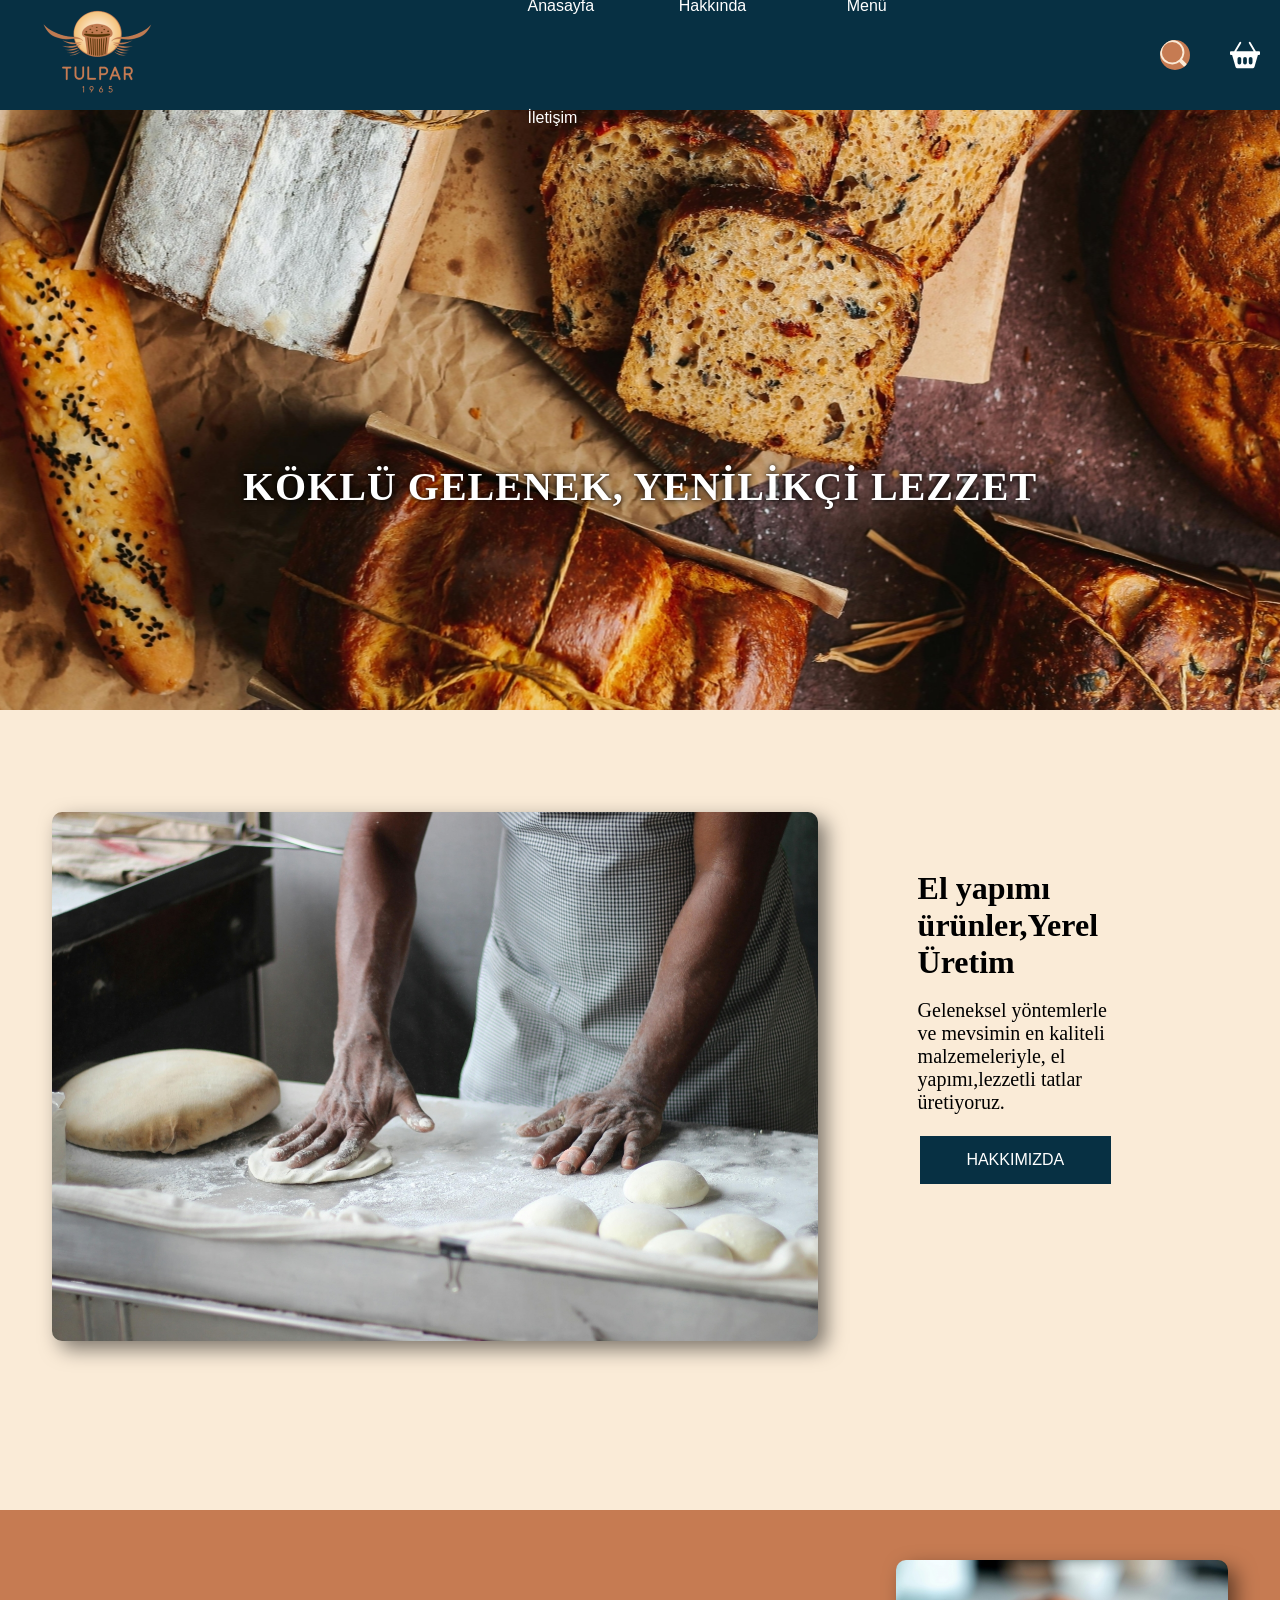
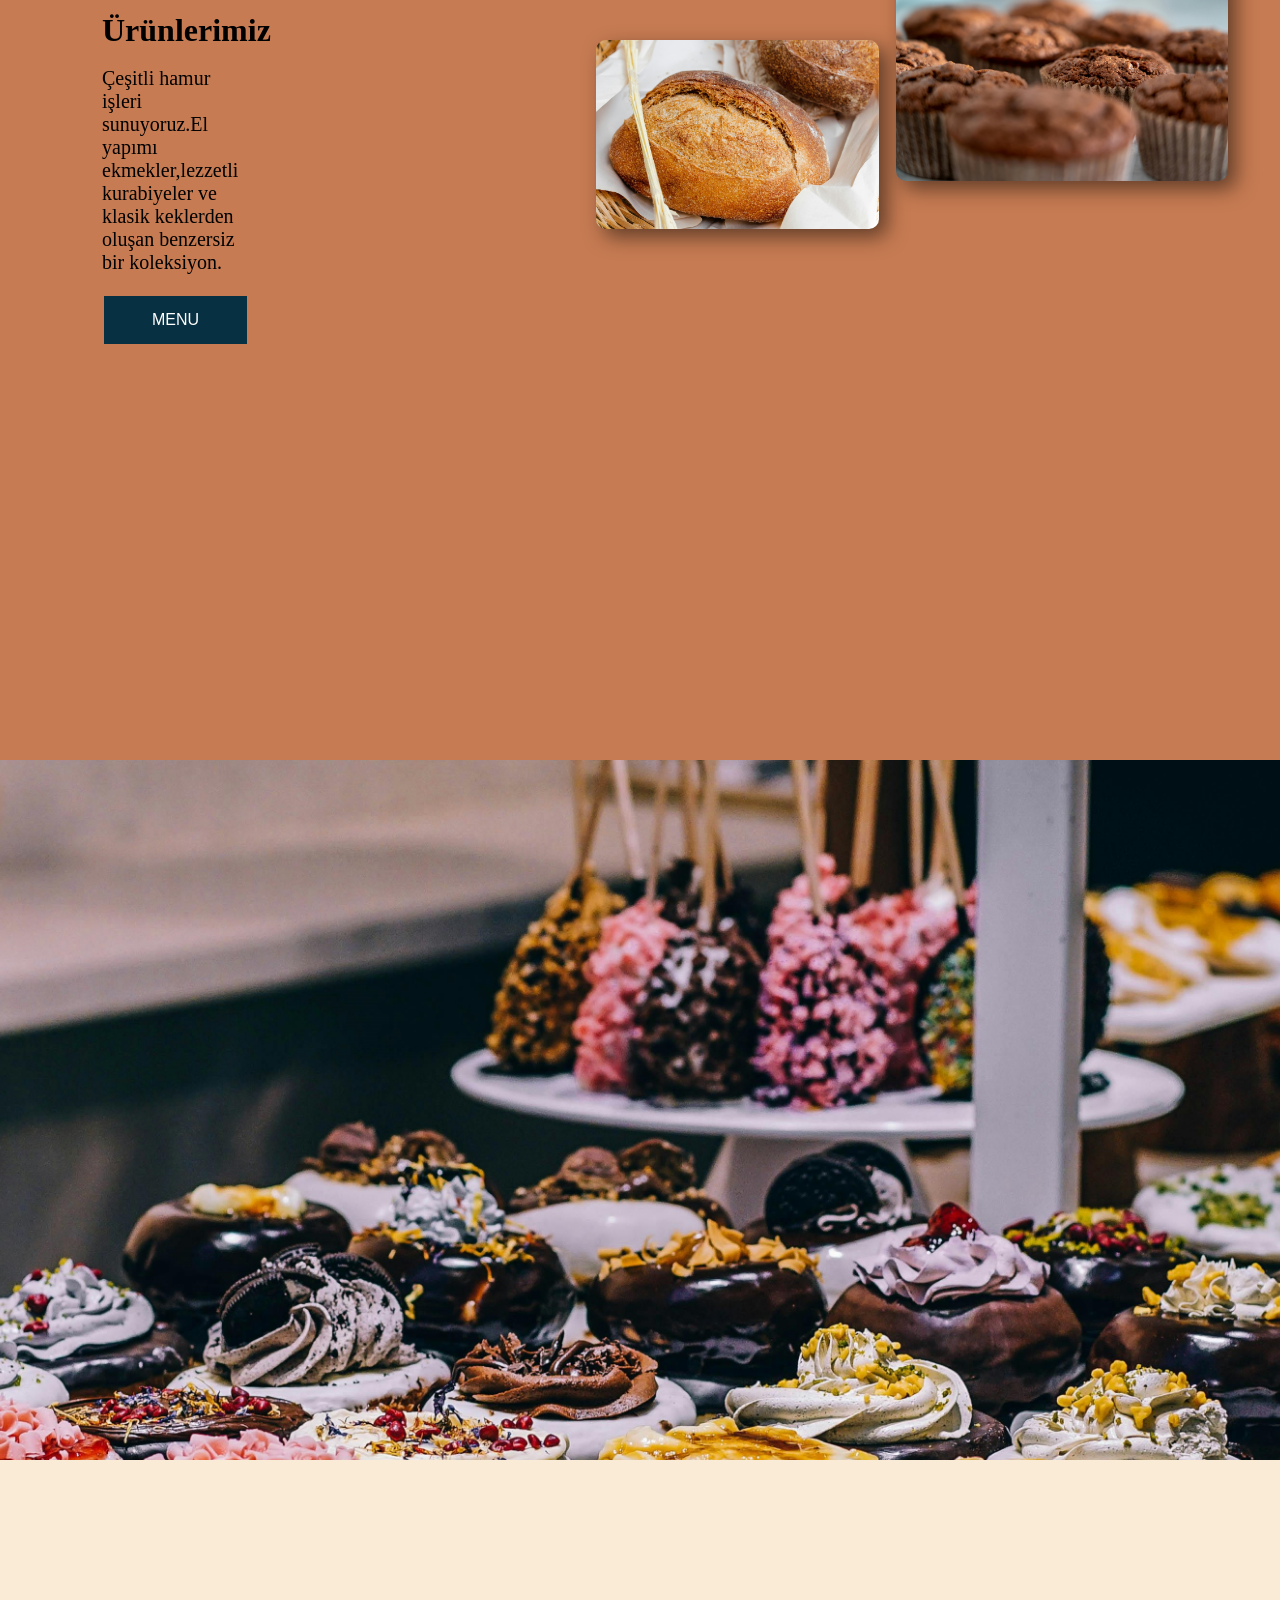
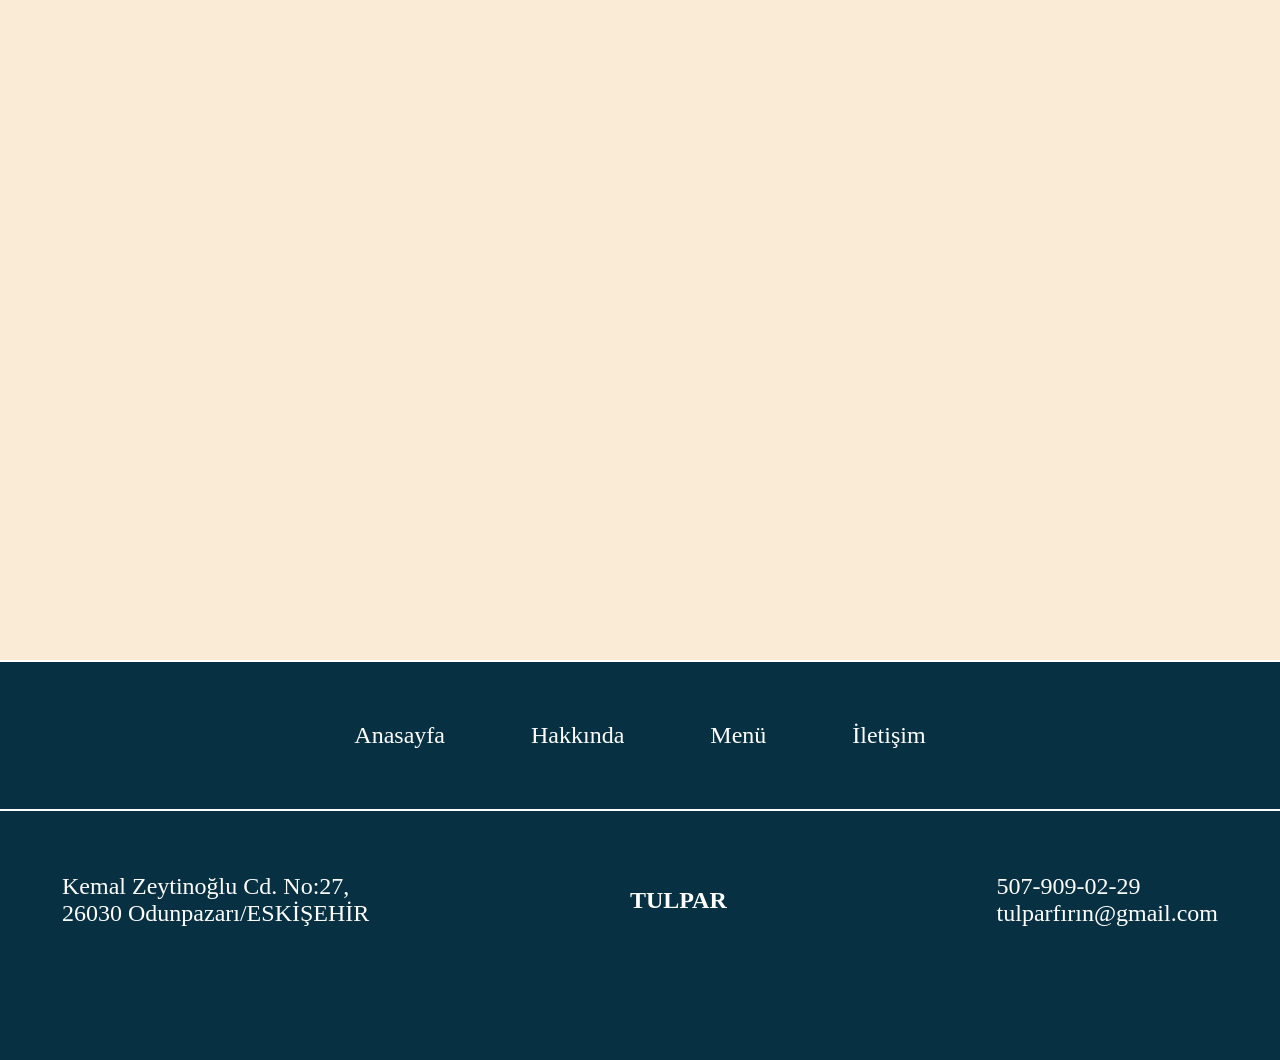
==== tulpar.anasayfa.html @ dd1d857f "Initial commit: Fırın web sitesi modernize edilmiş klasör yapısı ile yüklendi" ====
<!DOCTYPE html>
<html lang="tr">
    <head>
        <link rel="stylesheet" href="css/tulpar.css">
        <meta charset="UTF-8">
        <meta name="viewport" content="width=device-width, initial-scale=1.0">
        <title>TULPAR.</title>
        <link rel="icon" type="image/x-icon" href="assets/favicon.png">
    </head>
    <body> 
    <div class="navbar">
        <div class="wrapper target">
            <div class="left">
                <a href="tulpar.anasayfa.html"><img id="logo" src="assets/tulpar-logo.png" alt="TULPAR"></a>
            </div>
            <div class="center"></div>
            <div class="right">
                <ul>
                    <li>
                        <a href="tulpar.anasayfa.html">Anasayfa</a>
                    </li>                
                    <li>
                        <a href="html/tulpar.hakkında.html">Hakkında</a>
                    </li>
                    <li class="dropdown">
                        <a href="html/tulpar.menu.html" class="menu">Menü</a>
                        <div class="acılırMenu">
                            <a href="html/t-menu.ekmek.html">Ekmekler</a>
                            <a href="html/t-menu.kurabiye.html">Kurabiyeler</a>
                            <a href="html/t-menu.kek.html">Kekler</a>
                            <a href="html/t-menu.tatlı.html">Geleneksel tatlılar</a>
                        </div>
                    </li>
                    <li>
                        <a href="html/tulpar.iletişim.html">İletişim</a>
                    </li>
                </ul>
            </div>
            <div class="search" id="search">    
                <input type="text">
                <svg xmlns="http://www.w3.org/2000/svg" width="16" height="16" fill="currentColor" class="bi bi-search" viewBox="0 0 16 16" id="searchicon">
                    <path d="M11.742 10.344a6.5 6.5 0 1 0-1.397 1.398h-.001q.044.06.098.115l3.85 3.85a1 1 0 0 0 1.415-1.414l-3.85-3.85a1 1 0 0 0-.115-.1zM12 6.5a5.5 5.5 0 1 1-11 0 5.5 5.5 0 0 1 11 0"/>
                  </svg>
            </div>
            <svg xmlns="http://www.w3.org/2000/svg" width="16" height="16" fill="currentColor" class="sepet" viewBox="0 0 16 16">
                <path d="M5.929 1.757a.5.5 0 1 0-.858-.514L2.217 6H.5a.5.5 0 0 0-.5.5v1a.5.5 0 0 0 .5.5h.623l1.844 6.456A.75.75 0 0 0 3.69 15h8.622a.75.75 0 0 0 .722-.544L14.877 8h.623a.5.5 0 0 0 .5-.5v-1a.5.5 0 0 0-.5-.5h-1.717L10.93 1.243a.5.5 0 1 0-.858.514L12.617 6H3.383zM4 10a1 1 0 0 1 2 0v2a1 1 0 1 1-2 0zm3 0a1 1 0 0 1 2 0v2a1 1 0 1 1-2 0zm4-1a1 1 0 0 1 1 1v2a1 1 0 1 1-2 0v-2a1 1 0 0 1 1-1"/>
              </svg>
        </div>    
    </div>
     
    <!--MAİN SECTİON-->
    <section id="mainSlider" class="slider">
        <div id="mainCaption" class="caption">
            <h1 class="slogan target">KÖKLÜ GELENEK, YENİLİKÇİ LEZZET </h1>
        </div>
    </section>


    <!--STORY SECTİON-->
    <section>
            <div class="storyBody">
                <table>
                        <tr class="animation target">
                            <td class="storyİMG">
                                <img src="assets/hakkında-home.jpg" alt="#">
                                </td>
                            <td class="storyTEXT">
                                <h2>El yapımı ürünler,Yerel Üretim</h2>
                                <br>  
                                <p>Geleneksel yöntemlerle ve mevsimin en kaliteli malzemeleriyle, el yapımı,lezzetli tatlar üretiyoruz.</p>
                                <br>
                                <a href="html/tulpar.hakkında.html"><button class="button button1">HAKKIMIZDA</button></a>  
                            </td>
                        </tr>
                </table>
            </div>
    </section>
 
<!--MENU SECTİON-->
<section>
        <div class="menuBody">
            <table style="width: 100%;">
                <tr class="animation target">
                    <td class="menuTEXT">
                        <h2>Ürünlerimiz</h2>
                        <br>
                        <p>Çeşitli hamur işleri sunuyoruz.El yapımı ekmekler,lezzetli kurabiyeler ve klasik keklerden oluşan benzersiz bir koleksiyon.</p>
                        <br>
                        <a href="html/tulpar.menu.html"><button class="button button1">MENU</button></a>
                    </td>
                    <td id="ekmek"><img src="assets/ekmek.jpg" alt="ekmek"></td>
                    <td id="kek"><img src="assets/kek-home.jpg" alt="kekler"></td>
                </tr>
                <tr class="animation target">
                    <td></td>
                    <td id="kurabiye"><img src="assets/kurabiye-home.jpg" alt="kurabiye"></td>
                    <td id="baklava"><img src="assets/baklava.jpg" alt="specials"></td>
                </tr>
            </table>
        </div>
</section>


<!--CONTACT SECTİON-->

<section id="mainSatır" class="satır">
        <div class="contactBody">
                <table style="width: 100%;">
                    <tr class="animation target">
                        <td class="contactTEXT">
                            <h2>Yeni Fikirler</h2>
                            <br>
                            <p>Görüş ve önerilerinizi bize ulaştırın, merak ettiklerinizi sorun.</p>
                            <br>
                            <a href="html/tulpar.iletişim.html"><button class="button button1">İLETİŞİM</button></a>
                        </td>
                        <td rowspan="2" id="vit1"><img src="assets/iletişim-home1.jpg" alt="#"></td>
                        <td id="vit2"><img src="assets/iletişim-home2.jpg" alt="#"></td>
                    </tr>
                    <tr class="animation target">
                        <td></td>
                        <td id="vit3"><img src="assets/iletişim-home3.jpg" alt="#"></td>
                    </tr>
                </table>
        </div>
</section>


<!--SUTUN-SON-->


<section>
    <div class="sonBody">
        <ul class="son">
            <li><a href="tulpar.anasayfa.html">Anasayfa</a></li>
            <li><a href="html/tulpar.hakkında.html">Hakkında</a></li>
            <li><a href="html/tulpar.menu.html">Menü</a></li>
            <li><a href="html/tulpar.iletişim.html">İletişim</a></li>
        </ul>
        <table class="sonTable">
            <td>Kemal Zeytinoğlu Cd. No:27,<br>
                26030 Odunpazarı/ESKİŞEHİR </td>
            <td><b>TULPAR</b></td>
            <td style="float: right;">507-909-02-29 <br>
                tulparfırın@gmail.com</td>
        </table>
    </div>
</section>


    <script src="js/search.js"></script>
    <script src="js/scroll.js"></script>
    </body>  
    
    </html>
---- css/tulpar.css ----
@import './yedek.css';
@import './navbar.css';
@import './menu.css';
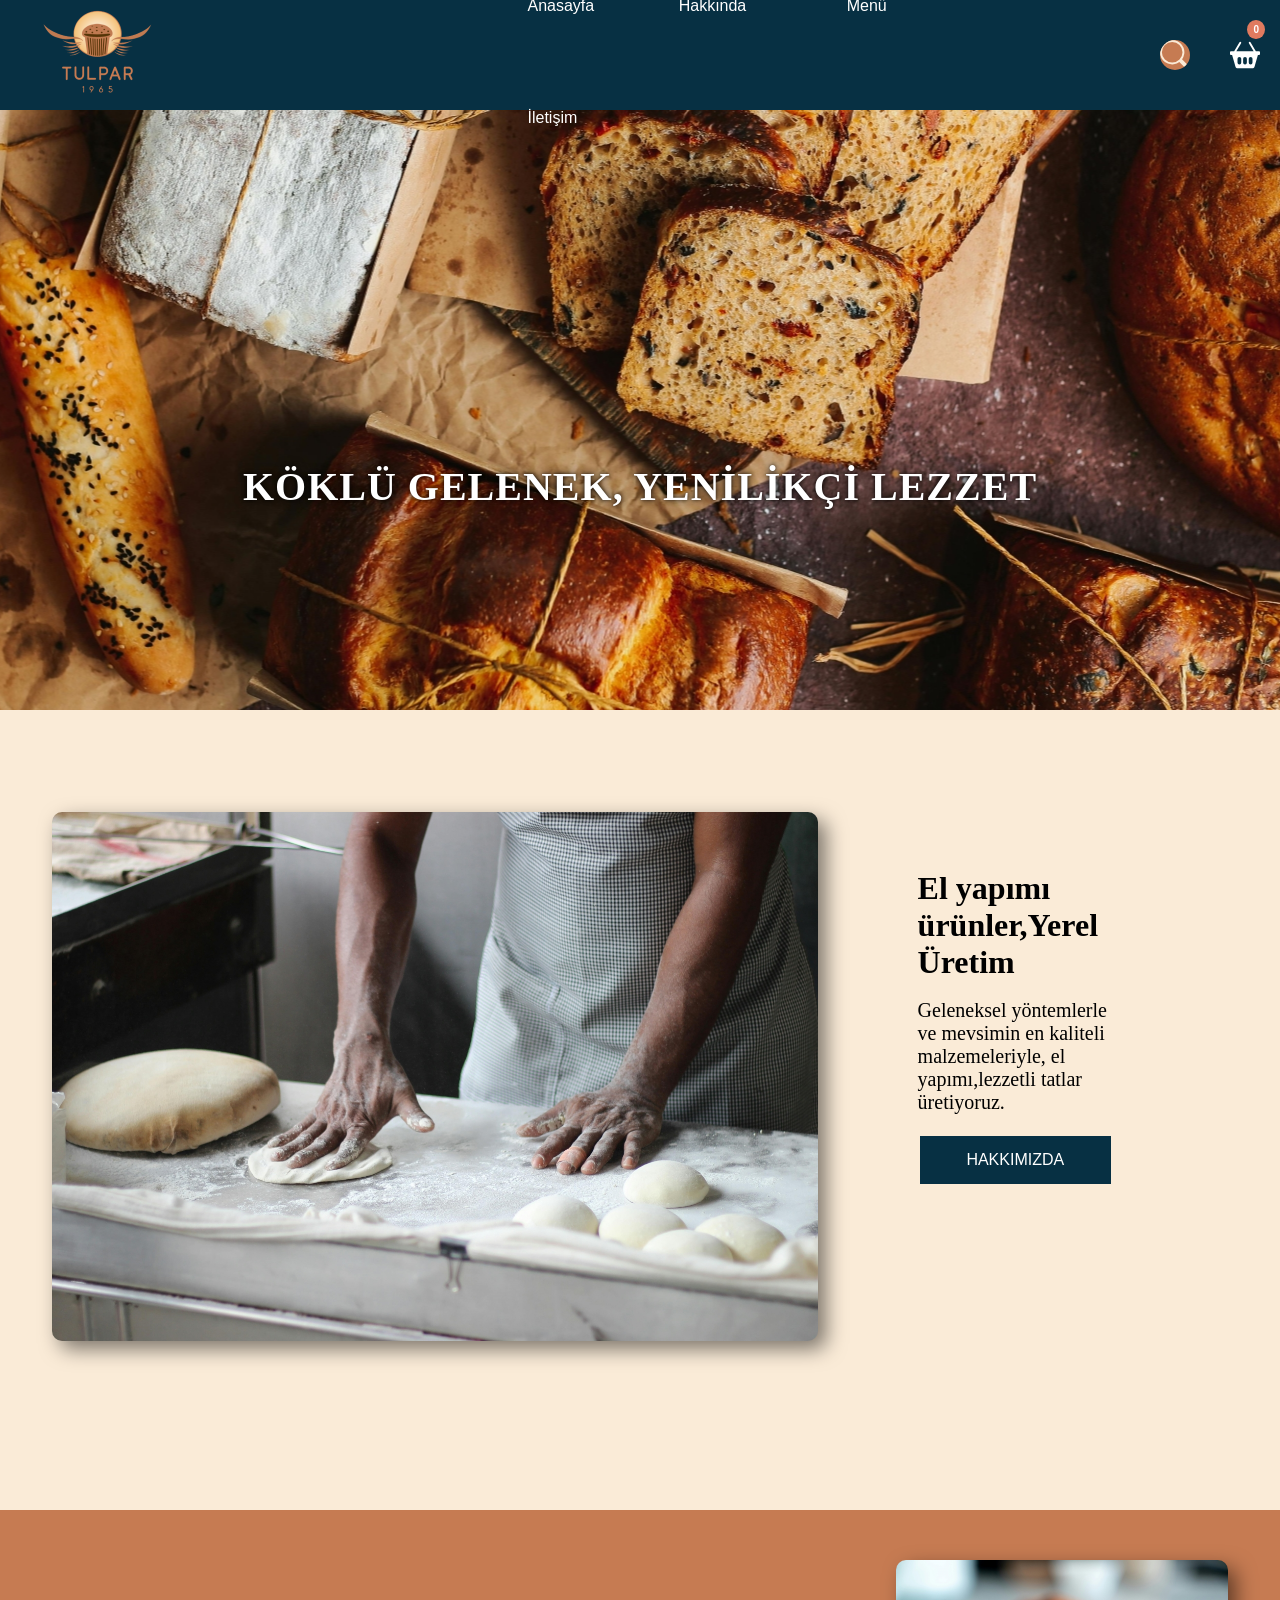
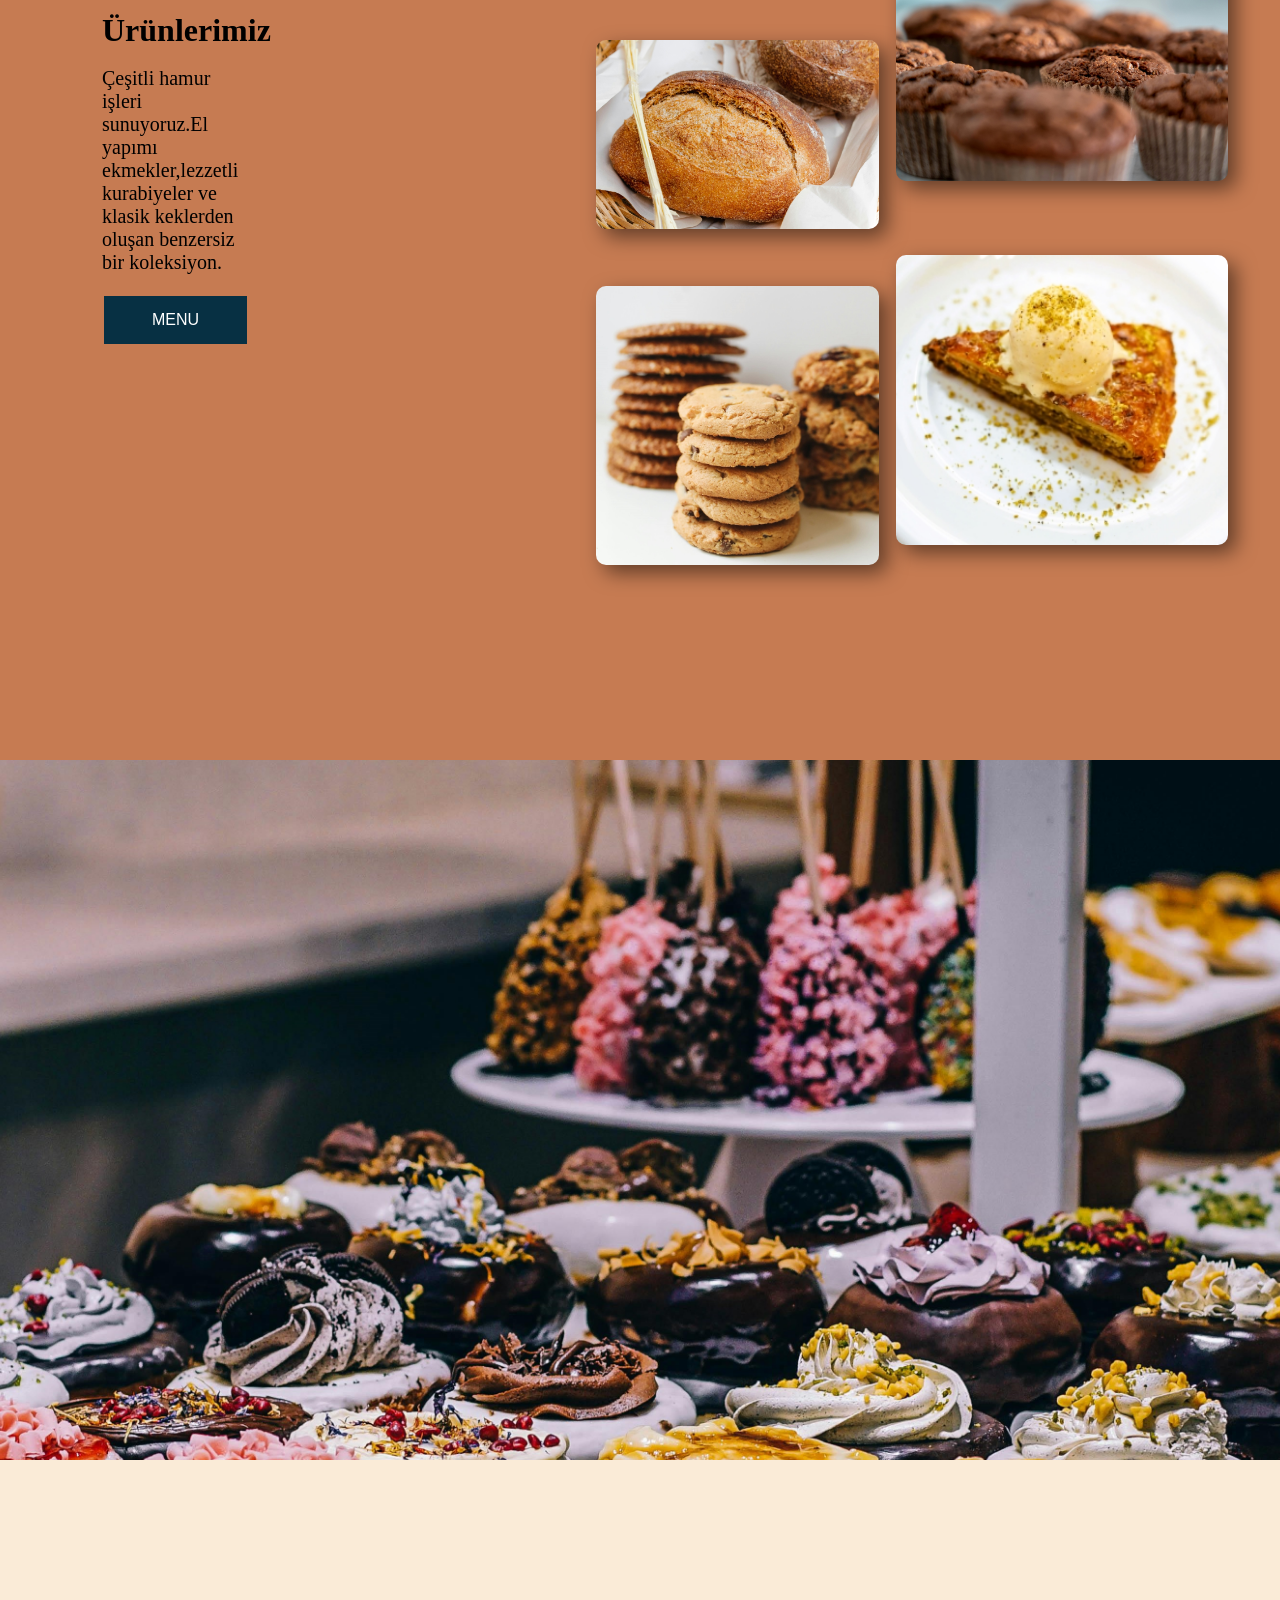
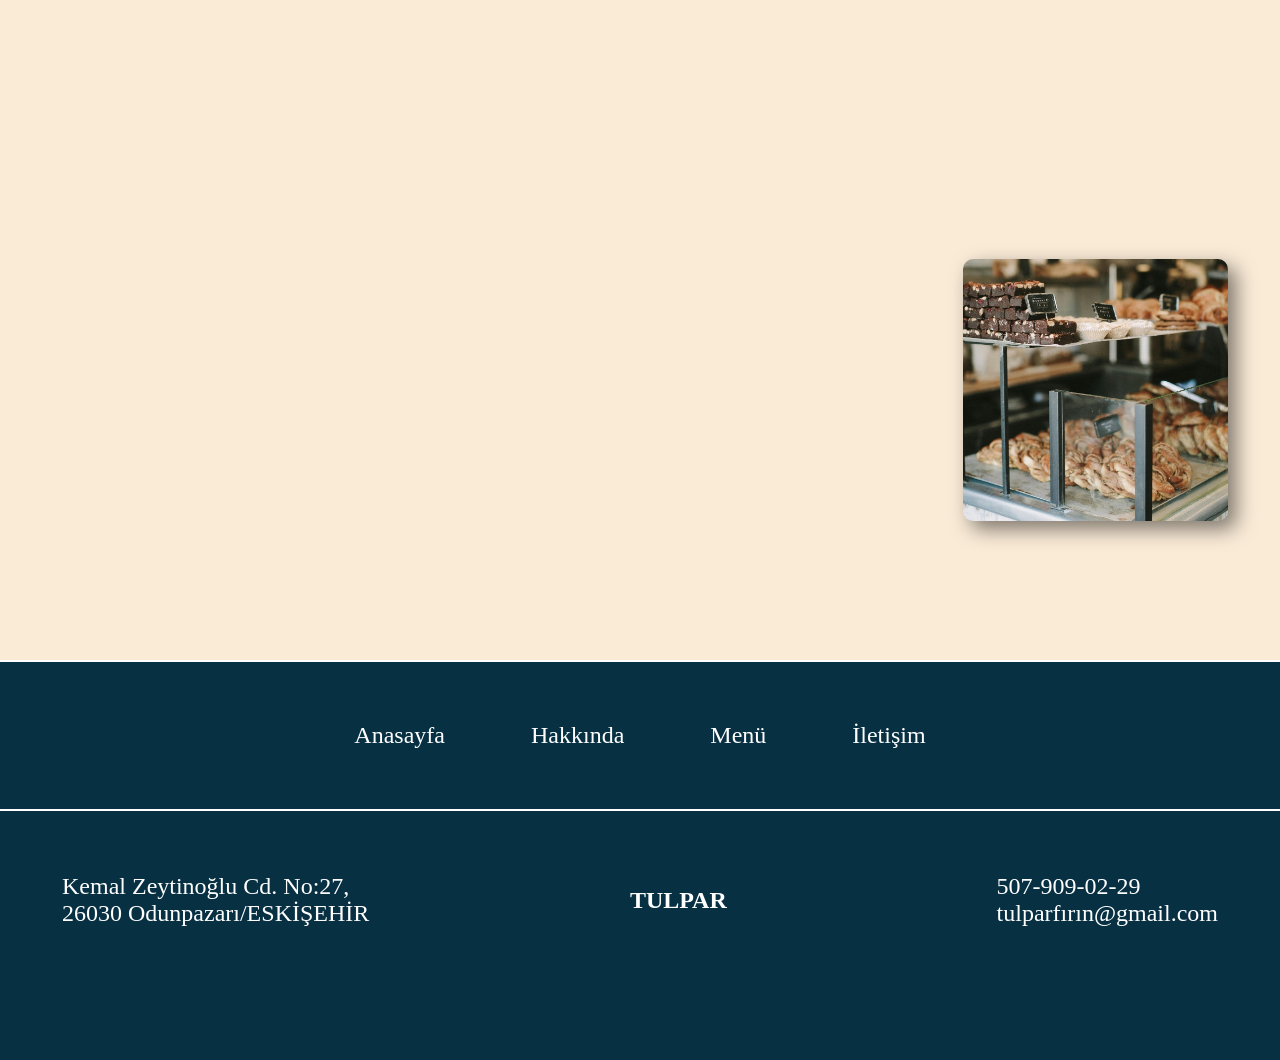
==== commit 8820873f: "Arama çubuğu düzeltildi ve sepet özelliği eklendi" ====
--- a/tulpar.anasayfa.html
+++ b/tulpar.anasayfa.html
@@ -150,6 +150,7 @@
 
     <script src="js/search.js"></script>
     <script src="js/scroll.js"></script>
+    <script src="js/sepet.js"></script>
     </body>  
     
     </html>  
